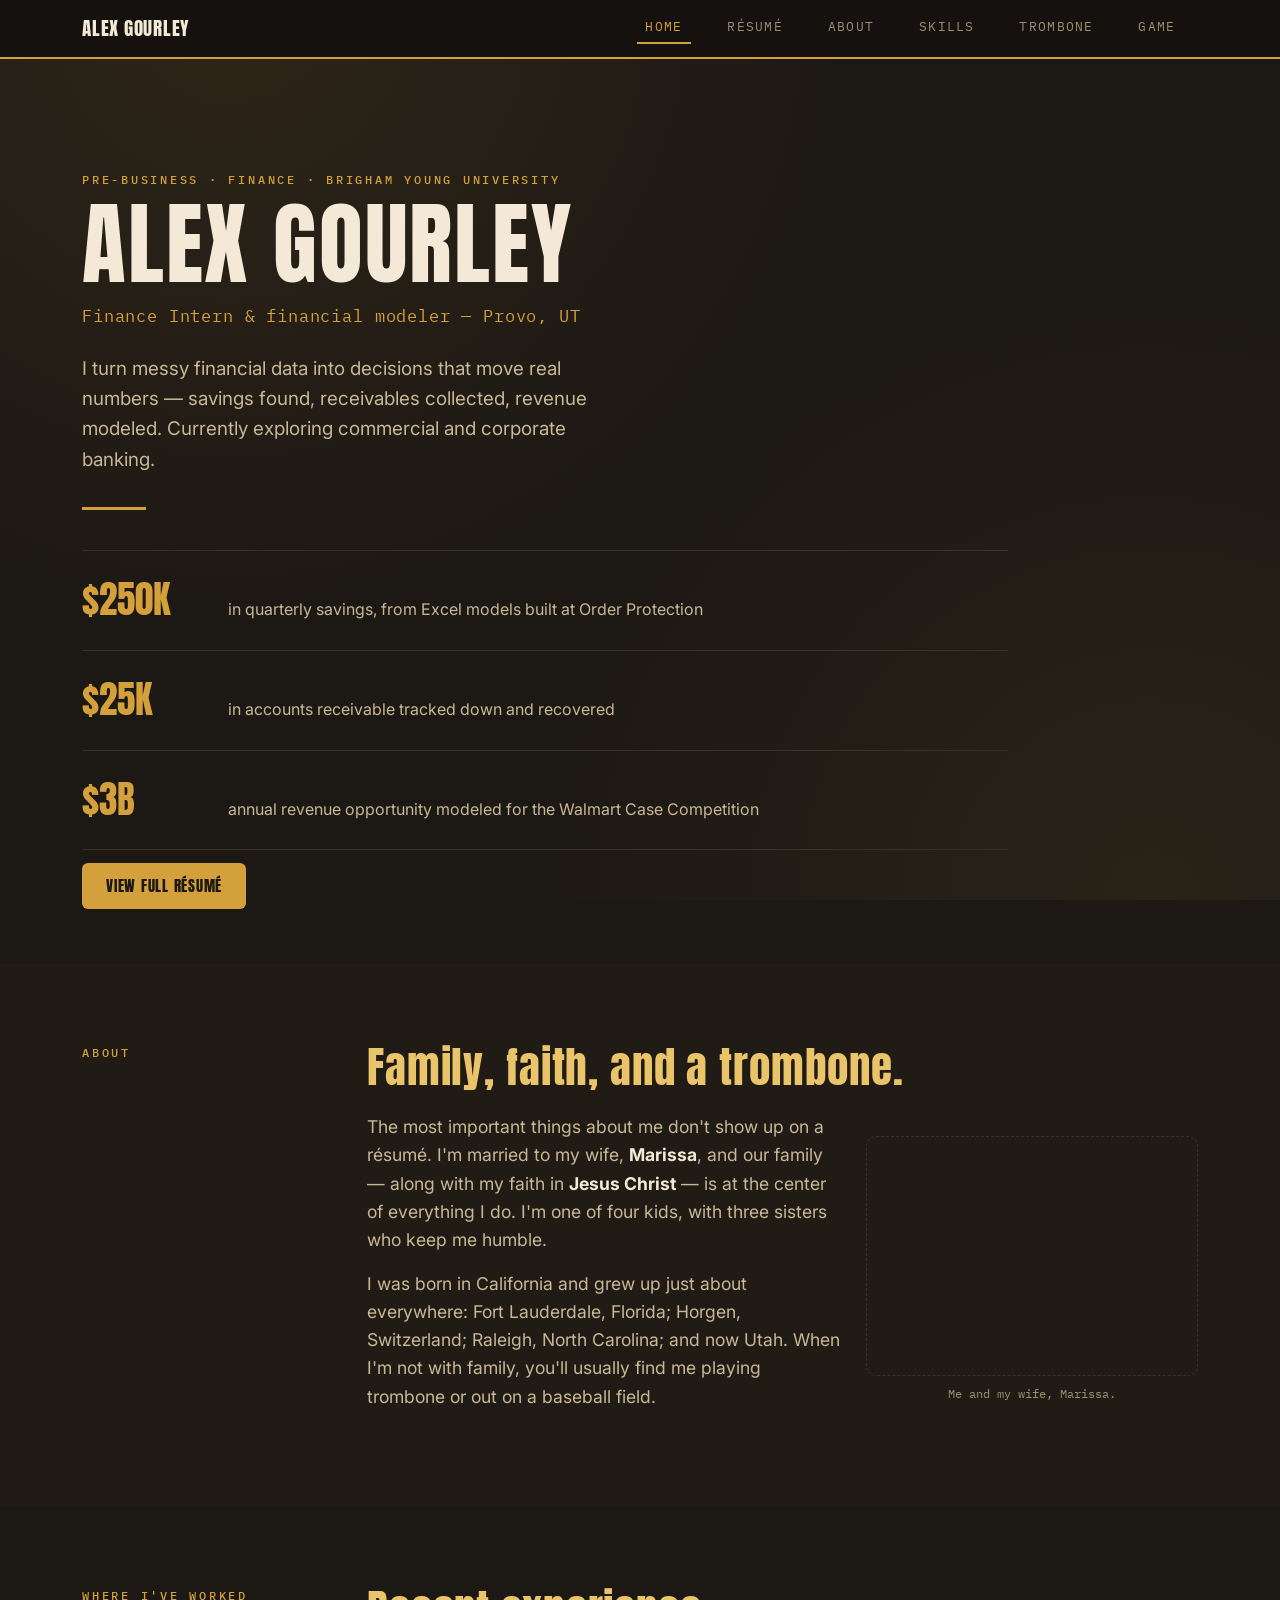
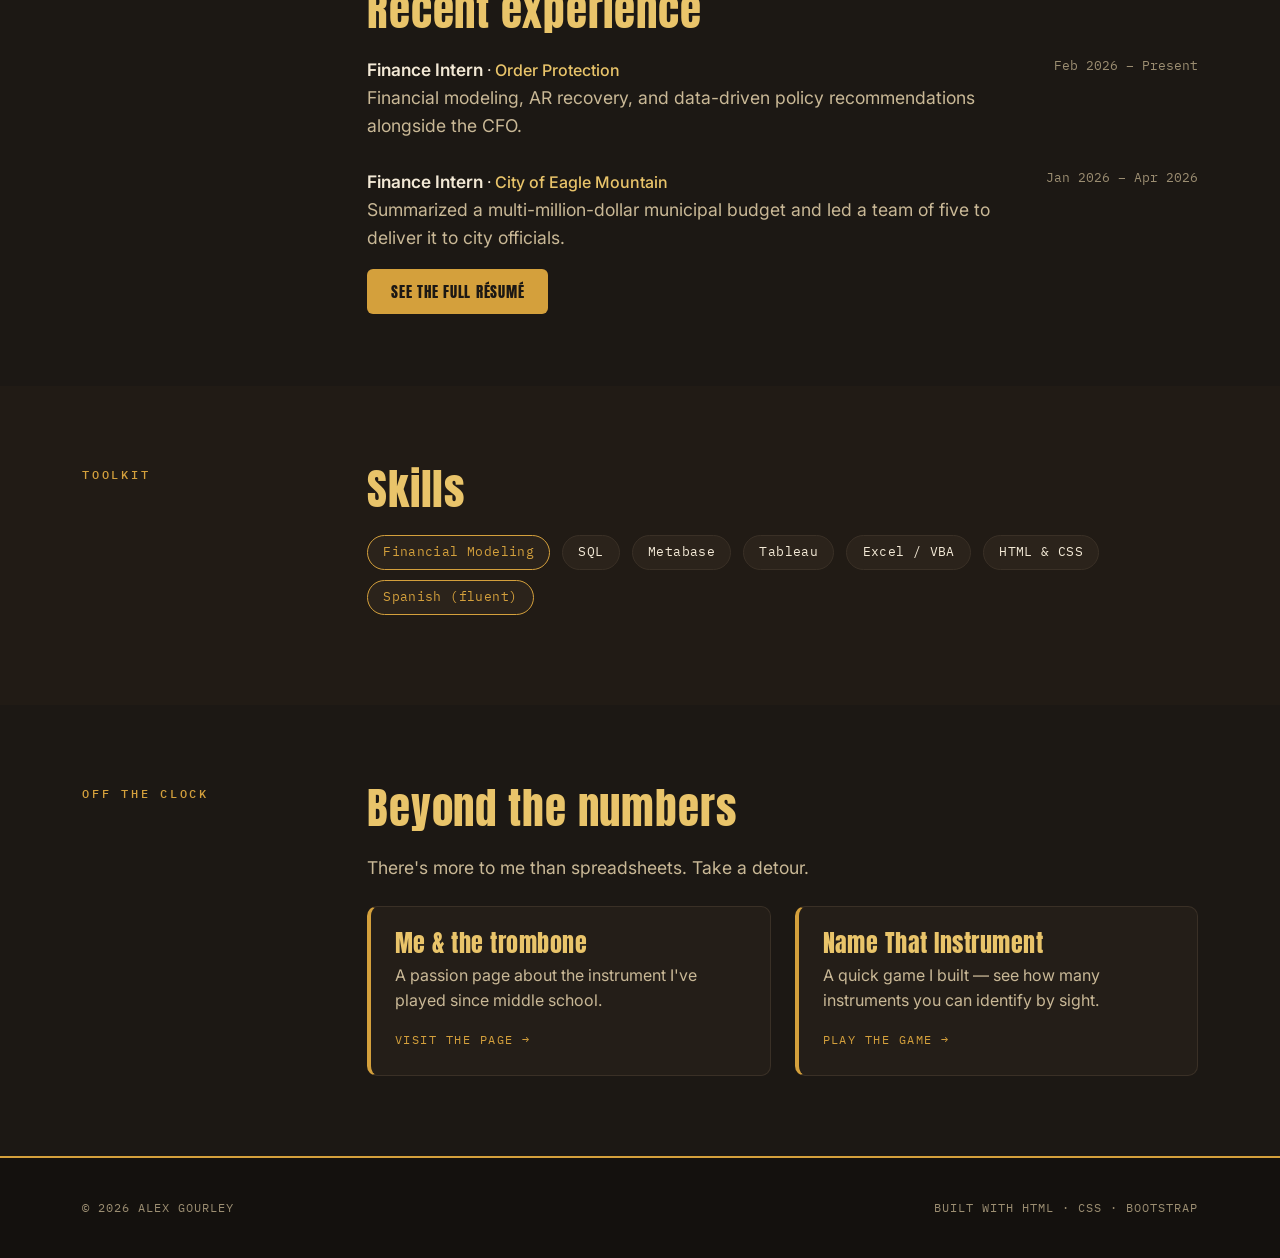
==== index.html @ 2c4d73ce "Add files via upload" ====
<!DOCTYPE html>
<html lang="en">
<head>
  <meta charset="UTF-8" />
  <meta name="viewport" content="width=device-width, initial-scale=1" />
  <title>Alex Gourley — Finance</title>
  <meta name="description" content="Alex Gourley — pre-business finance student at BYU. Financial modeling, data analysis, and quantified impact." />

  <!-- Bootstrap 5 -->
  <link href="https://cdn.jsdelivr.net/npm/bootstrap@5.3.3/dist/css/bootstrap.min.css" rel="stylesheet" />
  <!-- Fonts -->
  <link rel="preconnect" href="https://fonts.googleapis.com" />
  <link rel="preconnect" href="https://fonts.gstatic.com" crossorigin />
  <link href="https://fonts.googleapis.com/css2?family=Anton&family=Inter:wght@400;500;600&family=IBM+Plex+Mono:wght@400;500&display=swap" rel="stylesheet" />
  <!-- Custom -->
  <link href="pro.css" rel="stylesheet" />
</head>
<body>

  <!-- ================= NAV ================= -->
  <nav class="navbar navbar-expand-md navbar-pro sticky-top">
    <div class="container">
      <a class="navbar-brand" href="index.html">Alex&nbsp;Gourley</a>
      <button class="navbar-toggler border-0" type="button" data-bs-toggle="collapse" data-bs-target="#nav">
        <span class="navbar-toggler-icon"></span>
      </button>
      <div class="collapse navbar-collapse justify-content-end" id="nav">
        <ul class="navbar-nav">
          <li class="nav-item"><a class="nav-link active" href="index.html">Home</a></li>
          <li class="nav-item"><a class="nav-link" href="resume.html">Résumé</a></li>
          <li class="nav-item"><a class="nav-link" href="#about">About</a></li>
          <li class="nav-item"><a class="nav-link" href="#skills">Skills</a></li>
          <li class="nav-item"><a class="nav-link" href="trombone.html">Trombone</a></li>
          <li class="nav-item"><a class="nav-link" href="game.html">Game</a></li>
        </ul>
      </div>
    </div>
  </nav>

  <!-- ================= HERO ================= -->
  <header class="hero">
    <div class="container">
      <div class="row">
        <div class="col-lg-10">
          <p class="eyebrow">Pre-Business · Finance · Brigham Young University</p>
          <h1 class="name">Alex Gourley</h1>
          <p class="role">Finance Intern &amp; financial modeler — Provo, UT</p>
          <p class="lede">
            I turn messy financial data into decisions that move real numbers — savings found,
            receivables collected, revenue modeled. Currently exploring commercial and corporate banking.
          </p>
          <hr class="brass-rule" />

          <!-- Ledger of wins: real, quantified achievements styled as line items -->
          <div class="ledger">
            <div class="ledger-item">
              <span class="ledger-fig">$250K</span>
              <span class="ledger-label">in quarterly savings, from Excel models built at Order Protection</span>
            </div>
            <div class="ledger-item">
              <span class="ledger-fig">$25K</span>
              <span class="ledger-label">in accounts receivable tracked down and recovered</span>
            </div>
            <div class="ledger-item">
              <span class="ledger-fig">$3B</span>
              <span class="ledger-label">annual revenue opportunity modeled for the Walmart Case Competition</span>
            </div>
          </div>

          <div class="mt-4">
            <a class="btn-brass" href="resume.html">View full résumé</a>
          </div>
        </div>
      </div>
    </div>
  </header>

  <!-- ================= ABOUT ================= -->
  <section class="section section--alt" id="about">
    <div class="container">
      <div class="row">
        <div class="col-lg-3"><p class="eyebrow">About</p></div>
        <div class="col-lg-9">
          <h2>Family, faith, and a trombone.</h2>
          <div class="row g-4 align-items-center">
            <div class="col-md-7">
              <p class="lead-prose">
                The most important things about me don't show up on a résumé. I'm married to my wife,
                <strong>Marissa</strong>, and our family — along with my faith in <strong>Jesus Christ</strong> —
                is at the center of everything I do. I'm one of four kids, with three sisters who keep me humble.
              </p>
              <p class="lead-prose mt-3">
                I was born in California and grew up just about everywhere: Fort Lauderdale, Florida;
                Horgen, Switzerland; Raleigh, North Carolina; and now Utah. When I'm not with family,
                you'll usually find me playing trombone or out on a baseball field.
              </p>
            </div>
            <div class="col-md-5">
              <!-- PHOTO: save your picture as  images/alex-marissa.jpg  (that exact name/path).
                   If you'd rather use a .png, change the src below to images/alex-marissa.png -->
              <figure class="about-photo">
                <img src="../Final Project/images/Alex+Marissa.jpeg" alt="Alex and his wife Marissa"
                     onerror="this.style.display='none'; this.nextElementSibling.style.display='flex';" />
                <span class="about-photo-ph"><br></span>
                <figcaption>Me and my wife, Marissa.</figcaption>
              </figure>
            </div>
          </div>
        </div>
      </div>
    </div>
  </section>

  <!-- ================= EXPERIENCE TEASER ================= -->
  <section class="section" id="experience">
    <div class="container">
      <div class="row">
        <div class="col-lg-3"><p class="eyebrow">Where I've worked</p></div>
        <div class="col-lg-9">
          <h2>Recent experience</h2>
          <div class="job">
            <div class="job-head">
              <span><span class="job-title">Finance Intern</span> · <span class="job-org">Order Protection</span></span>
              <span class="job-dates">Feb 2026 – Present</span>
            </div>
            <p class="lead-prose">Financial modeling, AR recovery, and data-driven policy recommendations alongside the CFO.</p>
          </div>
          <div class="job">
            <div class="job-head">
              <span><span class="job-title">Finance Intern</span> · <span class="job-org">City of Eagle Mountain</span></span>
              <span class="job-dates">Jan 2026 – Apr 2026</span>
            </div>
            <p class="lead-prose">Summarized a multi-million-dollar municipal budget and led a team of five to deliver it to city officials.</p>
          </div>
          <a class="btn-brass mt-2" href="resume.html">See the full résumé</a>
        </div>
      </div>
    </div>
  </section>

  <!-- ================= SKILLS ================= -->
  <section class="section section--alt" id="skills">
    <div class="container">
      <div class="row">
        <div class="col-lg-3"><p class="eyebrow">Toolkit</p></div>
        <div class="col-lg-9">
          <h2>Skills</h2>
          <div class="mt-3">
            <span class="chip chip--accent">Financial Modeling</span>
            <span class="chip">SQL</span>
            <span class="chip">Metabase</span>
            <span class="chip">Tableau</span>
            <span class="chip">Excel / VBA</span>
            <span class="chip">HTML &amp; CSS</span>
            <span class="chip chip--accent">Spanish (fluent)</span>
          </div>
        </div>
      </div>
    </div>
  </section>

  <!-- ================= BEYOND ================= -->
  <section class="section" id="beyond">
    <div class="container">
      <div class="row">
        <div class="col-lg-3"><p class="eyebrow">Off the clock</p></div>
        <div class="col-lg-9">
          <h2>Beyond the numbers</h2>
          <p class="lead-prose mb-4">There's more to me than spreadsheets. Take a detour.</p>
          <div class="row g-4">
            <div class="col-md-6">
              <a class="link-card" href="trombone.html">
                <h3>Me &amp; the trombone</h3>
                <p>A passion page about the instrument I've played since middle school.</p>
                <span class="arrow">Visit the page →</span>
              </a>
            </div>
            <div class="col-md-6">
              <a class="link-card" href="game.html">
                <h3>Name That Instrument</h3>
                <p>A quick game I built — see how many instruments you can identify by sight.</p>
                <span class="arrow">Play the game →</span>
              </a>
            </div>
          </div>
        </div>
      </div>
    </div>
  </section>

  <!-- ================= FOOTER ================= -->
  <footer class="site-footer">
    <div class="container d-flex flex-wrap justify-content-between align-items-center gap-3">
      <span class="footer-mono">© 2026 ALEX GOURLEY</span>
      <span class="footer-mono">BUILT WITH HTML · CSS · BOOTSTRAP</span>
    </div>
  </footer>

  <script src="https://cdn.jsdelivr.net/npm/bootstrap@5.3.3/dist/js/bootstrap.bundle.min.js"></script>
</body>
</html>
---- pro.css ----
/* ============================================================
   Alex Gourley — professional site styles
   Layered on Bootstrap 5. Identity now matches the game /
   trombone page: warm jazz-club / gig-poster (brass on dark).
   ============================================================ */

:root {
  --bg:       #1c1814;  /* warm near-black background  */
  --bg-alt:   #211b15;  /* alternating section band    */
  --panel:    #241e18;  /* cards / panels              */
  --line:     #3a3026;  /* hairline / borders          */
  --brass:    #d4a03c;  /* primary brass accent        */
  --brass-lt: #f0c053;  /* hover brass                 */
  --brass-h2: #e9c46a;  /* lighter brass for h2        */
  --cream:    #f3e9d6;  /* primary text                */
  --muted:    #9c8e72;  /* secondary text / labels     */
  --soft:     #c9b896;  /* softer body emphasis        */

  /* legacy aliases referenced inline in the HTML */
  --slate:    #9c8e72;
  --ink:      #f3e9d6;
  --paper:    #1c1814;
}

* { box-sizing: border-box; }

body {
  font-family: "Inter", system-ui, -apple-system, "Segoe UI", sans-serif;
  color: var(--cream);
  background-color: var(--bg);
  background-image:
    radial-gradient(circle at 18% 0%,   rgba(212,160,60,0.10), transparent 45%),
    radial-gradient(circle at 90% 100%, rgba(212,160,60,0.08), transparent 42%);
  background-attachment: fixed;
  line-height: 1.6;
  -webkit-font-smoothing: antialiased;
}

h1, h2, h3, h4, .display-face {
  font-family: "Anton", Impact, "Arial Narrow Bold", sans-serif;
  letter-spacing: 0.02em;
  line-height: 1.05;
  color: var(--cream);
}

/* Mono utility — eyebrows, labels, data */
.eyebrow {
  font-family: "IBM Plex Mono", ui-monospace, "SFMono-Regular", monospace;
  font-size: 0.72rem;
  letter-spacing: 0.24em;
  text-transform: uppercase;
  color: var(--brass);
  font-weight: 500;
  margin-bottom: 0.75rem;
}

a { color: var(--brass-h2); text-decoration: none; }
a:hover { color: #fff; text-decoration: underline; text-underline-offset: 3px; }

/* ---------- Navbar ---------- */
.navbar-pro {
  background: #14110e;
  border-bottom: 2px solid var(--brass);
}
.navbar-pro .navbar-brand {
  font-family: "Anton", sans-serif;
  letter-spacing: 0.04em;
  text-transform: uppercase;
  font-size: 1.2rem;
  color: var(--cream);
}
.navbar-pro .navbar-toggler { color: var(--brass); }
.navbar-pro .navbar-toggler-icon {
  background-image: url("data:image/svg+xml,%3csvg xmlns='http://www.w3.org/2000/svg' viewBox='0 0 30 30'%3e%3cpath stroke='%23d4a03c' stroke-width='2' stroke-linecap='round' d='M4 7h22M4 15h22M4 23h22'/%3e%3c/svg%3e");
}
.navbar-pro .nav-link {
  font-family: "IBM Plex Mono", monospace;
  font-size: 0.8rem;
  letter-spacing: 0.1em;
  text-transform: uppercase;
  color: var(--muted);
  padding: 0.25rem 0;
  margin: 0 0.9rem;
  border-bottom: 2px solid transparent;
  transition: color 0.15s, border-color 0.15s;
}
.navbar-pro .nav-link:hover,
.navbar-pro .nav-link.active {
  color: var(--brass);
  border-bottom-color: var(--brass);
  text-decoration: none;
}

/* ---------- Hero ---------- */
.hero { padding: clamp(3.5rem, 9vw, 7rem) 0 clamp(2.5rem, 6vw, 4rem); }
.hero .name {
  font-size: clamp(3rem, 9vw, 5.6rem);
  text-transform: uppercase;
  line-height: 0.96;
  margin: 0 0 1rem;
}
.hero .role {
  font-family: "IBM Plex Mono", monospace;
  font-size: clamp(0.9rem, 2vw, 1.05rem);
  letter-spacing: 0.05em;
  color: var(--brass);
  margin-bottom: 1.5rem;
}
.hero .lede { font-size: 1.18rem; max-width: 46ch; color: var(--soft); }
.brass-rule { width: 64px; height: 3px; background: var(--brass); border: 0; margin: 2rem 0; opacity: 1; }

/* ---------- Ledger of wins ---------- */
.ledger { border-top: 1px solid var(--line); margin-top: 2.5rem; }
.ledger-item {
  padding: 1.25rem 0;
  border-bottom: 1px solid var(--line);
  display: flex; align-items: baseline; gap: 1.25rem;
}
.ledger-fig {
  font-family: "Anton", sans-serif;
  font-size: clamp(1.6rem, 4vw, 2.3rem);
  color: var(--brass);
  min-width: 7ch;
}
.ledger-label { color: var(--soft); font-size: 1rem; }

/* ---------- Sections ---------- */
.section { padding: clamp(3rem, 7vw, 5rem) 0; }
.section--alt { background: var(--bg-alt); }
.section h2 { font-size: clamp(1.9rem, 4.5vw, 2.7rem); color: var(--brass-h2); margin-bottom: 1.5rem; }
.lead-prose { font-size: 1.1rem; color: var(--soft); max-width: 60ch; }

/* ---------- Skill chips ---------- */
.chip {
  display: inline-block;
  font-family: "IBM Plex Mono", monospace;
  font-size: 0.8rem; letter-spacing: 0.03em;
  color: var(--cream);
  background: #2b231b;
  border: 1px solid var(--line);
  border-radius: 999px;
  padding: 0.4rem 0.95rem;
  margin: 0 0.5rem 0.6rem 0;
}
.chip--accent { border-color: var(--brass); color: var(--brass); }

/* ---------- Buttons ---------- */
.btn-brass {
  background: var(--brass);
  color: #1c1814;
  font-family: "Anton", sans-serif;
  font-size: 0.95rem;
  letter-spacing: 0.05em;
  text-transform: uppercase;
  border: 0; border-radius: 6px;
  padding: 0.7rem 1.5rem;
  transition: background 0.15s;
}
.btn-brass:hover { background: var(--brass-lt); color: #1c1814; text-decoration: none; }

/* ---------- Resume layout ---------- */
.resume-wrap { max-width: 980px; }
.resume-rail { border-right: 1px solid var(--line); }
.resume-section-title {
  font-family: "IBM Plex Mono", monospace;
  font-size: 0.78rem; letter-spacing: 0.18em; text-transform: uppercase;
  color: var(--brass);
  border-bottom: 1px solid var(--line);
  padding-bottom: 0.5rem; margin: 0 0 1rem;
}
.job { margin-bottom: 1.75rem; }
.job-head { display: flex; justify-content: space-between; flex-wrap: wrap; gap: 0.25rem; }
.job-title { font-family: "Inter", sans-serif; font-weight: 600; font-size: 1.08rem; color: var(--cream); }
.job-org { color: var(--brass-h2); font-weight: 500; }
.job-dates { font-family: "IBM Plex Mono", monospace; font-size: 0.8rem; color: var(--muted); white-space: nowrap; }
.job ul { margin: 0.5rem 0 0; padding-left: 1.1rem; }
.job li { margin-bottom: 0.35rem; color: var(--soft); }
.job li strong, .lead-prose strong { color: var(--cream); }
.rail-block { margin-bottom: 2rem; }
.rail-block p, .rail-block li { color: var(--soft); }
.rail-block strong { color: var(--cream); }
.rail-block ul { list-style: none; padding: 0; margin: 0; }
.rail-block ul li { margin-bottom: 0.4rem; }

/* ---------- Footer ---------- */
.site-footer {
  background: #14110e;
  border-top: 2px solid var(--brass);
  color: var(--soft);
  padding: 2.5rem 0;
  font-size: 0.9rem;
}
.site-footer a { color: var(--brass-h2); }
.footer-mono { font-family: "IBM Plex Mono", monospace; font-size: 0.78rem; letter-spacing: 0.08em; color: var(--muted); }

@media (max-width: 767px) {
  .resume-rail { border-right: 0; border-bottom: 1px solid var(--line); padding-bottom: 1.5rem; margin-bottom: 1.5rem; }
  .ledger-item { flex-direction: column; gap: 0.25rem; }
}

/* Printing the résumé: force light background + dark ink so it's legible */
@media print {
  .navbar-pro, .site-footer, .no-print { display: none !important; }
  body { background: #fff !important; color: #111 !important; }
  h1, h2, h3, .name, .job-title { color: #111 !important; }
  .eyebrow, .role, .resume-section-title, .job-org, .ledger-fig { color: #6b5418 !important; }
  .lead-prose, .job li, .rail-block p, .rail-block li, .footer-mono { color: #222 !important; }
  .section { padding: 0.5rem 0; }
}

/* ---------- Home "Beyond the numbers" link cards ---------- */
.link-card {
  display: block; height: 100%;
  background: var(--panel);
  border: 1px solid var(--line);
  border-left: 4px solid var(--brass);
  border-radius: 10px;
  padding: 1.5rem;
  color: var(--cream);
  transition: transform 0.12s, border-color 0.12s;
}
.link-card:hover { transform: translateY(-3px); border-left-color: var(--brass-lt); color: var(--cream); text-decoration: none; }
.link-card h3 { font-size: 1.5rem; color: var(--brass-h2); margin-bottom: 0.4rem; }
.link-card p { color: var(--soft); margin: 0; }
.link-card .arrow {
  font-family: "IBM Plex Mono", monospace;
  font-size: 0.78rem; letter-spacing: 0.12em; text-transform: uppercase;
  color: var(--brass); margin-top: 1rem; display: inline-block;
}

/* ---------- About photo ---------- */
.about-photo { margin: 0; text-align: center; }
.about-photo img {
  max-width: 100%;
  max-height: 460px;
  width: auto;
  height: auto;
  margin: 0 auto;
  border-radius: 10px;
  border: 1px solid var(--line);
  border-left: 4px solid var(--brass);
  display: block;
}
.about-photo-ph {
  display: none;               /* shown only if the image is missing */
  align-items: center;
  justify-content: center;
  text-align: center;
  min-height: 240px;
  border: 1px dashed var(--line);
  border-radius: 10px;
  color: var(--muted);
  font-family: "IBM Plex Mono", monospace;
  font-size: 0.8rem;
  line-height: 1.6;
  padding: 1rem;
}
.about-photo figcaption {
  font-family: "IBM Plex Mono", monospace;
  font-size: 0.75rem;
  color: var(--muted);
  margin-top: 0.5rem;
  text-align: center;
}
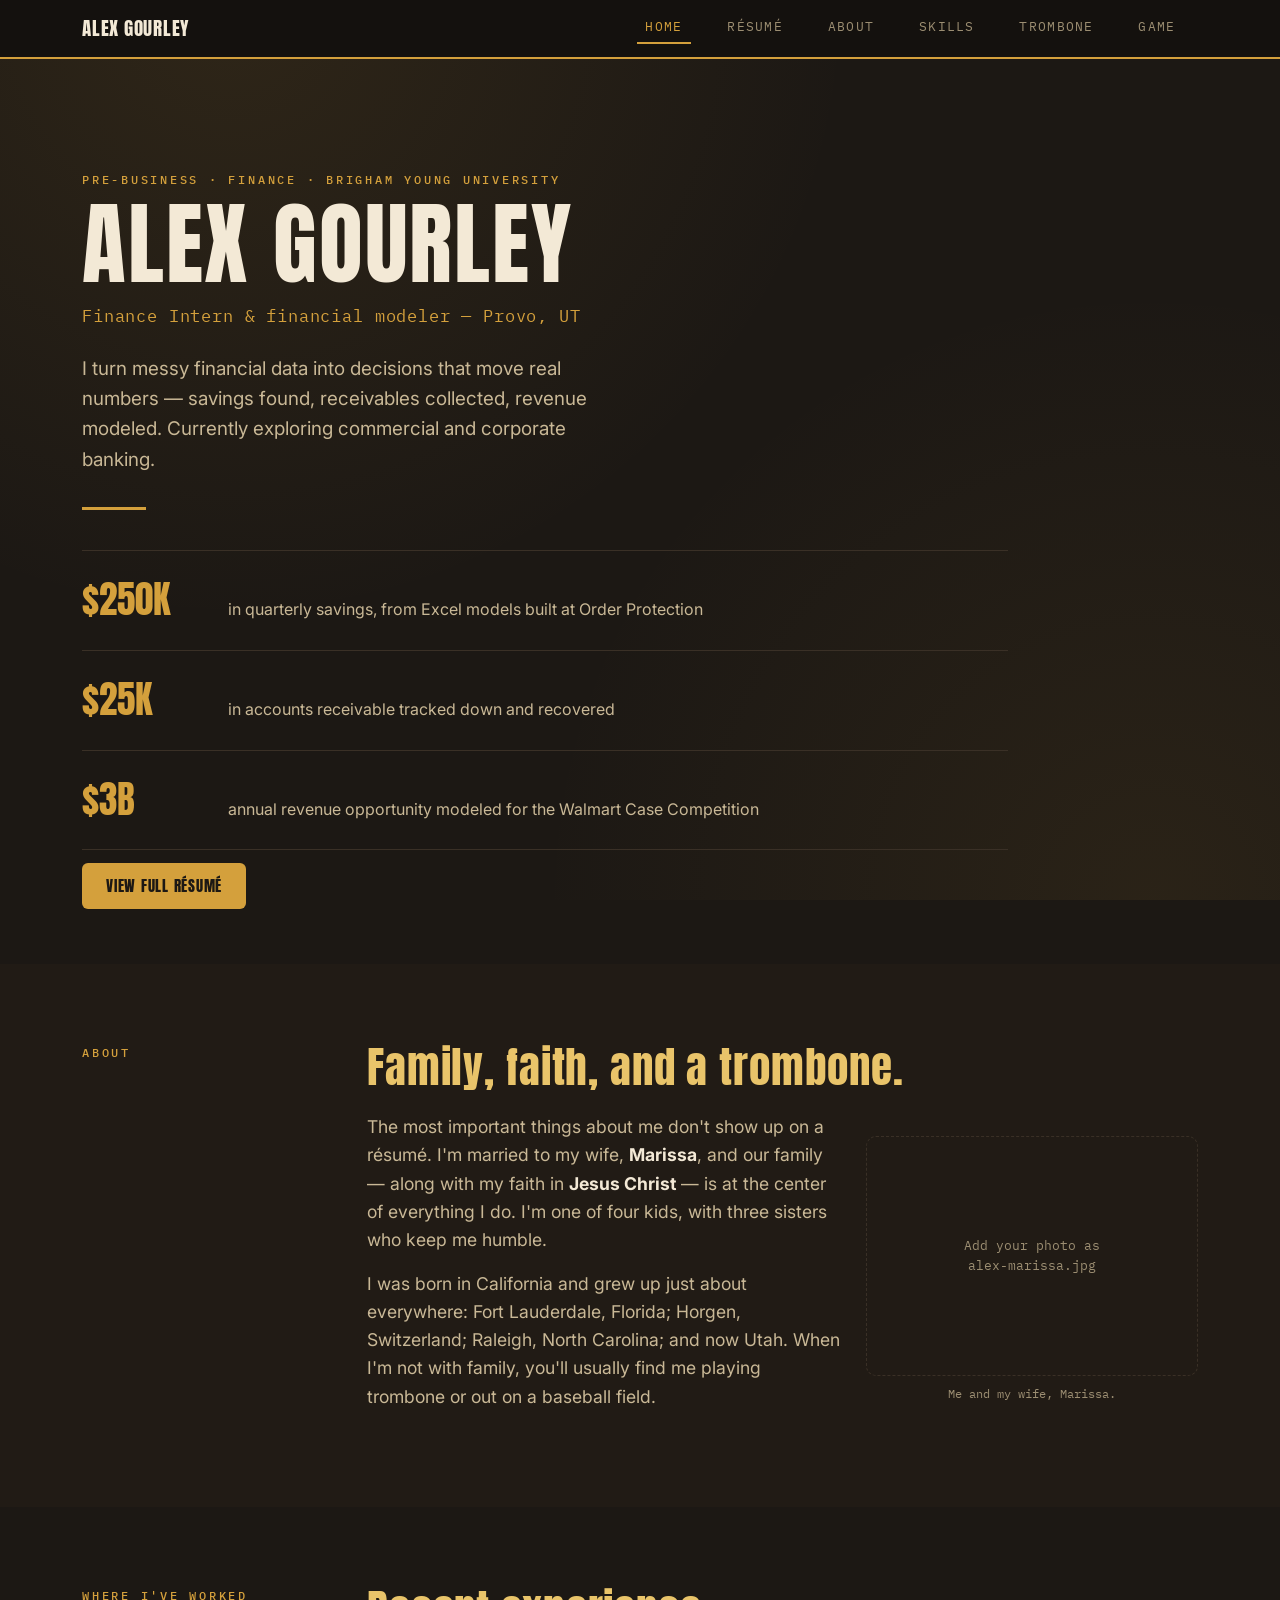
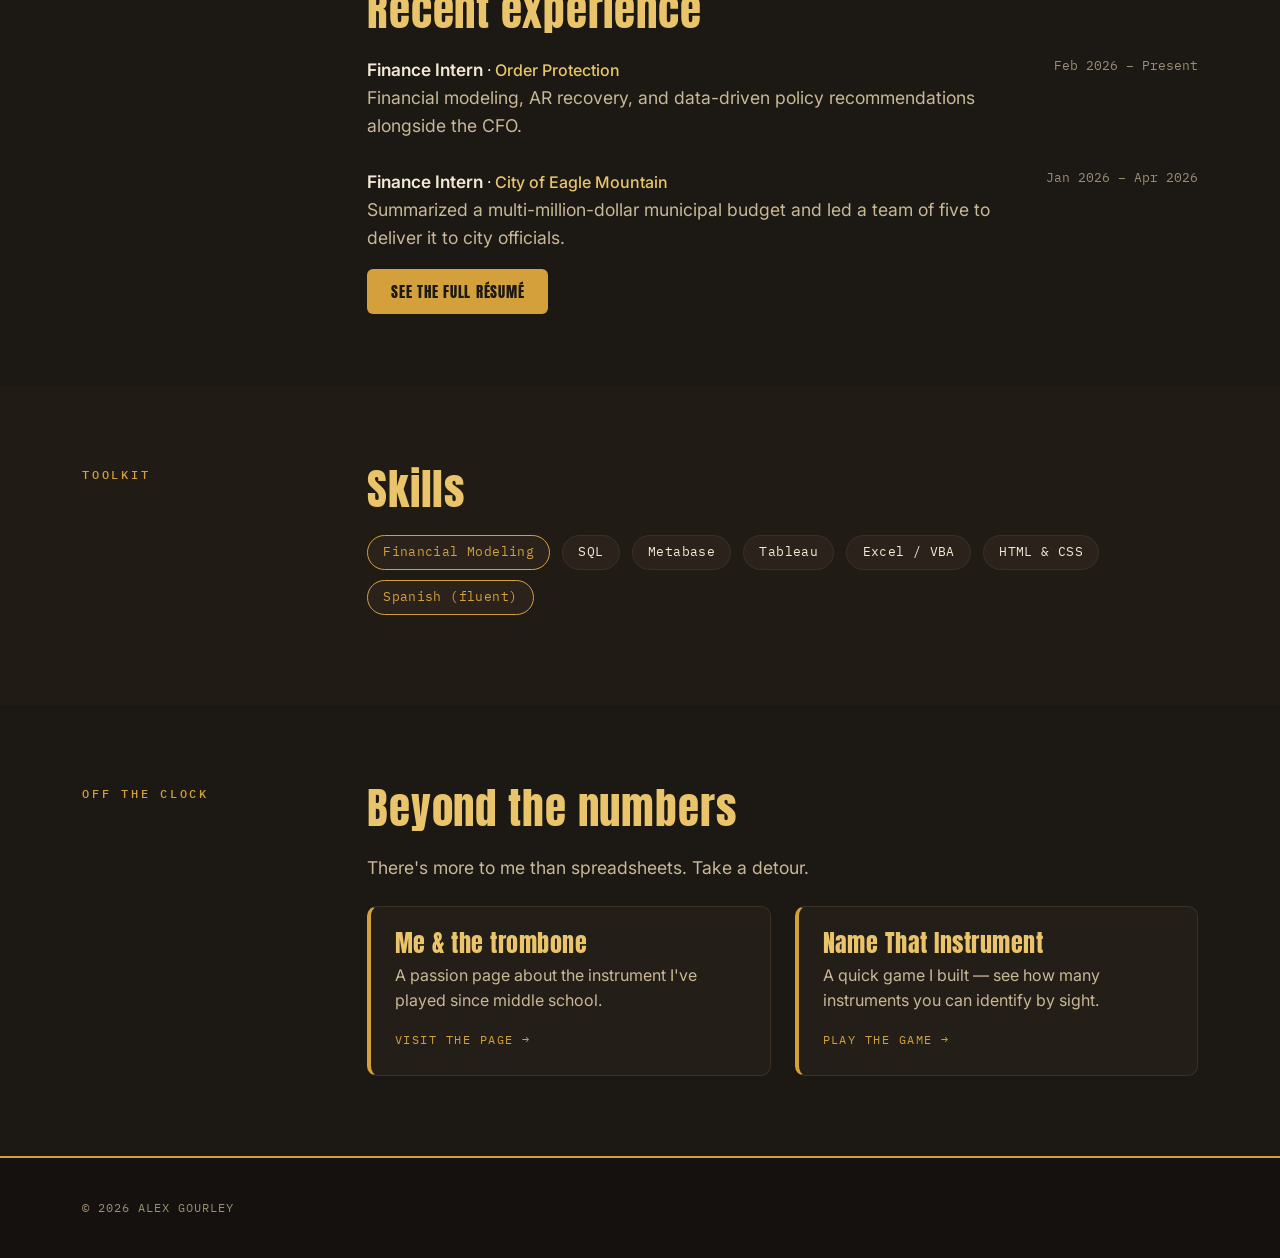
==== commit 99c27b56: "Update index.html" ====
--- a/index.html
+++ b/index.html
@@ -96,12 +96,11 @@
               </p>
             </div>
             <div class="col-md-5">
-              <!-- PHOTO: save your picture as  images/alex-marissa.jpg  (that exact name/path).
-                   If you'd rather use a .png, change the src below to images/alex-marissa.png -->
+              <!-- PHOTO: this file sits at the top level of your repo, named  alex-marissa.jpg -->
               <figure class="about-photo">
-                <img src="../Final Project/images/Alex+Marissa.jpeg" alt="Alex and his wife Marissa"
+                <img src="alex-marissa.jpg" alt="Alex and his wife Marissa"
                      onerror="this.style.display='none'; this.nextElementSibling.style.display='flex';" />
-                <span class="about-photo-ph"><br></span>
+                <span class="about-photo-ph">Add your photo as <br>alex-marissa.jpg</span>
                 <figcaption>Me and my wife, Marissa.</figcaption>
               </figure>
             </div>
@@ -192,10 +191,9 @@
   <footer class="site-footer">
     <div class="container d-flex flex-wrap justify-content-between align-items-center gap-3">
       <span class="footer-mono">© 2026 ALEX GOURLEY</span>
-      <span class="footer-mono">BUILT WITH HTML · CSS · BOOTSTRAP</span>
     </div>
   </footer>
 
   <script src="https://cdn.jsdelivr.net/npm/bootstrap@5.3.3/dist/js/bootstrap.bundle.min.js"></script>
 </body>
-</html>+</html>
